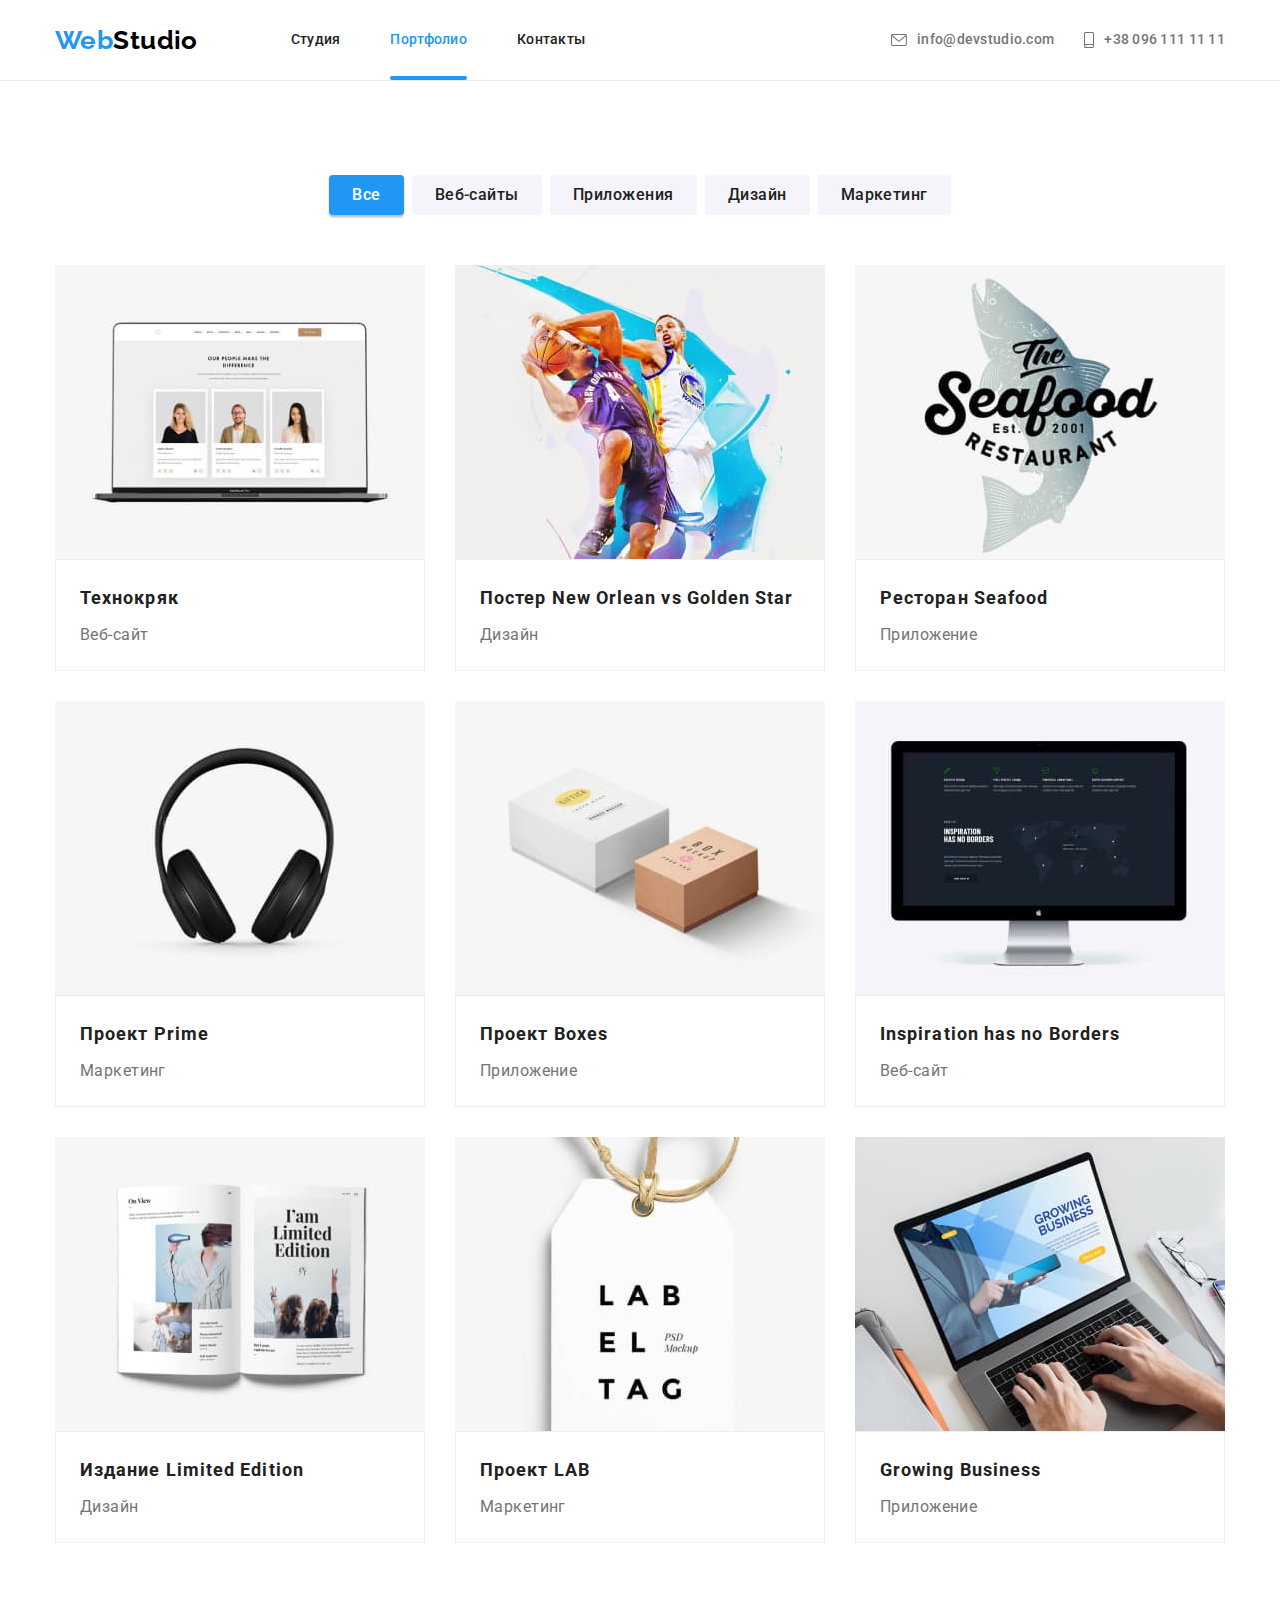
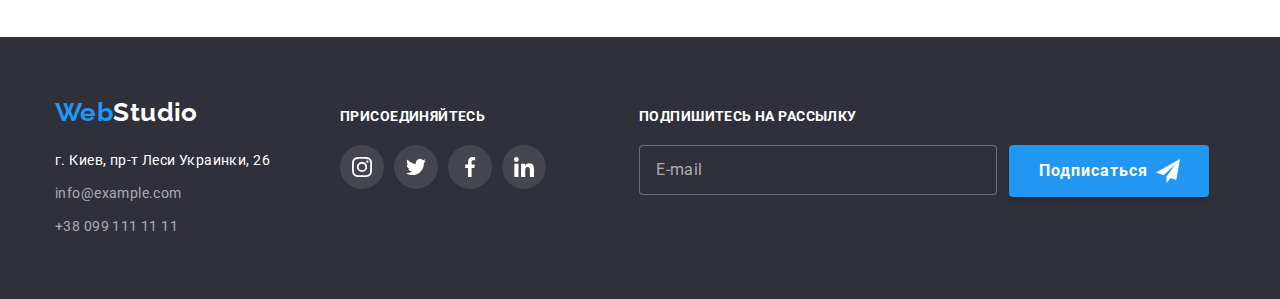
==== portfolio.html @ dedec480 "Added files from hw-07" ====
<!DOCTYPE html>
<html lang="ru">
  <head>
    <meta charset="UTF-8" />
    <meta http-equiv="X-UA-Compatible" content="IE=edge" />
    <meta name="viewport" content="width=device-width, initial-scale=1.0" />
    <title>Document</title>
    <link rel="preconnect" href="https://fonts.gstatic.com" />
    <link
      href="https://fonts.googleapis.com/css2?family=Raleway:wght@700&family=Roboto:wght@400;500;700;900&display=swap"
      rel="stylesheet"
    />
    <link
      rel="stylesheet"
      href="https://cdnjs.cloudflare.com/ajax/libs/modern-normalize/1.0.0/modern-normalize.min.css"
    />
    <link rel="stylesheet" href="./css/main.min.css" />
  </head>
  <body class="page-body">
    <header class="page-header">
      <div class="container page-header__container">
        <nav class="site-nav">
          <a href="" class="logo"> <span class="logo__text">Web</span>Studio</a>
          <ul class="site-nav__list">
            <li class="site-nav__item">
              <a href="./index.html" class="site-nav__link">Студия</a>
            </li>
            <li class="site-nav__item">
              <a href="" class="site-nav__link site-nav__link--active"
                >Портфолио</a
              >
            </li>
            <li class="site-nav__item">
              <a href="" class="site-nav__link">Контакты</a>
            </li>
          </ul>
        </nav>
        <ul class="contact-nav">
          <li class="contact-nav__item">
            <a class="contact-nav__link" href="mailto:info@devstudio.com">
              <svg class="contact-nav__icons" width="16" height="12">
                <use href="./images/icons.svg#icon-envelope"></use>
              </svg>
              info@devstudio.com</a
            >
          </li>
          <li class="contact-nav__item">
            <a class="contact-nav__link" href="tel:+380961111111">
              <svg class="contact-nav__icons" width="10" height="16">
                <use href="./images/icons.svg#icon-smartphone"></use>
              </svg>
              +38 096 111 11 11</a
            >
          </li>
        </ul>
      </div>
    </header>
    <main>
      <section class="section">
        <div class="container">
          <h1 class="section-title visually-hidden">Примеры работ</h1>
          <ul class="button-list">
            <li class="button-list__item">
              <button
                class="portfolio-button portfolio-button--active"
                type="button"
              >
                Все
              </button>
            </li>
            <li class="button-list__item">
              <button class="portfolio-button" type="button">Веб-сайты</button>
            </li>
            <li class="button-list__item">
              <button class="portfolio-button" type="button">Приложения</button>
            </li>
            <li class="button-list__item">
              <button class="portfolio-button" type="button">Дизайн</button>
            </li>
            <li class="button-list__item">
              <button class="portfolio-button" type="button">Маркетинг</button>
            </li>
          </ul>
          <ul class="examples-list">
            <li class="examples-list__item">
              <a class="examples-list__link" href="">
                <div class="examples-list__thumb">
                  <img
                    class="images"
                    src="./images/website-technokryak.jpg"
                    alt="Страница сайта"
                    width="370"
                  />
                  <p class="examples-list__description">
                    Технокряк это современная площадка распространения
                    коронавируса. Компании используют эту платформу для
                    цифрового шпионажа и атак на защищённые сервера конкурентов.
                  </p>
                </div>
                <div class="examples-list__wrapper">
                  <h2 class="examples-list__title">Технокряк</h2>
                  <p class="examples-list__text">Веб-сайт</p>
                </div>
              </a>
            </li>

            <li class="examples-list__item">
              <a class="examples-list__link" href="">
                <div class="examples-list__thumb">
                  <img
                    class="images"
                    src="./images/poster.jpg"
                    alt="Постер к баскетбольному матчу"
                    width="370"
                  />
                  <p class="examples-list__description">
                    Технокряк это современная площадка распространения
                    коронавируса. Компании используют эту платформу для
                    цифрового шпионажа и атак на защищённые сервера конкурентов.
                  </p>
                </div>
                <div class="examples-list__wrapper">
                  <h2 class="examples-list__title">
                    Постер New Orlean vs Golden Star
                  </h2>
                  <p class="examples-list__text">Дизайн</p>
                </div>
              </a>
            </li>

            <li class="examples-list__item">
              <a class="examples-list__link" href="">
                <div class="examples-list__thumb">
                  <img
                    class="images"
                    src="./images/application-seafood.jpg"
                    alt="Эмблема ресторана"
                    width="370"
                  />
                  <p class="examples-list__description">
                    Технокряк это современная площадка распространения
                    коронавируса. Компании используют эту платформу для
                    цифрового шпионажа и атак на защищённые сервера конкурентов.
                  </p>
                </div>
                <div class="examples-list__wrapper">
                  <h2 class="examples-list__title">Ресторан Seafood</h2>
                  <p class="examples-list__text">Приложение</p>
                </div>
              </a>
            </li>

            <li class="examples-list-item">
              <a class="examples-list__link" href="">
                <div class="examples-list__thumb">
                  <img
                    class="images"
                    src="./images/headphones.jpg"
                    alt="Наушники"
                    width="370"
                  />
                  <p class="examples-list__description">
                    Технокряк это современная площадка распространения
                    коронавируса. Компании используют эту платформу для
                    цифрового шпионажа и атак на защищённые сервера конкурентов.
                  </p>
                </div>
                <div class="examples-list__wrapper">
                  <h2 class="examples-list__title">Проект Prime</h2>
                  <p class="examples-list__text">Маркетинг</p>
                </div>
              </a>
            </li>

            <li class="examples-list-item">
              <a class="examples-list__link" href="">
                <div class="examples-list__thumb">
                  <img
                    class="images"
                    src="./images/application-boxes.jpg"
                    alt="Две коробки"
                    width="370"
                  />
                  <p class="examples-list__description">
                    Технокряк это современная площадка распространения
                    коронавируса. Компании используют эту платформу для
                    цифрового шпионажа и атак на защищённые сервера конкурентов.
                  </p>
                </div>
                <div class="examples-list__wrapper">
                  <h2 class="examples-list__title">Проект Boxes</h2>
                  <p class="examples-list__text">Приложение</p>
                </div>
              </a>
            </li>

            <li class="examples-list-item">
              <a class="examples-list__link" href="">
                <div class="examples-list__thumb">
                  <img
                    class="images"
                    src="./images/website-inspiration.jpg"
                    alt="Заглавная страница сайта"
                    width="370"
                  />
                  <p class="examples-list__description">
                    Технокряк это современная площадка распространения
                    коронавируса. Компании используют эту платформу для
                    цифрового шпионажа и атак на защищённые сервера конкурентов.
                  </p>
                </div>
                <div class="examples-list__wrapper">
                  <h2 class="examples-list__title">
                    Inspiration has no Borders
                  </h2>
                  <p class="examples-list__text">Веб-сайт</p>
                </div>
              </a>
            </li>

            <li class="examples-list-item">
              <a class="examples-list__link" href="">
                <div class="examples-list__thumb">
                  <img
                    class="images"
                    src="./images/magazine.jpg"
                    alt="Журнал"
                    width="370"
                  />
                  <p class="examples-list__description">
                    Технокряк это современная площадка распространения
                    коронавируса. Компании используют эту платформу для
                    цифрового шпионажа и атак на защищённые сервера конкурентов.
                  </p>
                </div>
                <div class="examples-list__wrapper">
                  <h2 class="examples-list__title">Издание Limited Edition</h2>
                  <p class="examples-list__text">Дизайн</p>
                </div>
              </a>
            </li>

            <li class="examples-list-item">
              <a class="examples-list__link" href="">
                <div class="examples-list__thumb">
                  <img
                    class="images"
                    src="./images/project-lab.jpg"
                    alt="Этикетка"
                    width="370"
                  />
                  <p class="examples-list__description">
                    Технокряк это современная площадка распространения
                    коронавируса. Компании используют эту платформу для
                    цифрового шпионажа и атак на защищённые сервера конкурентов.
                  </p>
                </div>
                <div class="examples-list__wrapper">
                  <h2 class="examples-list__title">Проект LAB</h2>
                  <p class="examples-list__text">Маркетинг</p>
                </div>
              </a>
            </li>

            <li class="examples-list-item">
              <a class="examples-list__link" href="">
                <div class="examples-list__thumb">
                  <img
                    class="images"
                    src="./images/application-business.jpg"
                    alt="Ноутбук"
                    width="370"
                  />
                  <p class="examples-list__description">
                    Технокряк это современная площадка распространения
                    коронавируса. Компании используют эту платформу для
                    цифрового шпионажа и атак на защищённые сервера конкурентов.
                  </p>
                </div>
                <div class="examples-list__wrapper">
                  <h2 class="examples-list__title">Growing Business</h2>
                  <p class="examples-list__text">Приложение</p>
                </div>
              </a>
            </li>
          </ul>
        </div>
      </section>
    </main>
    <footer class="footer-section">
      <div class="container footer-section__container">
        <div class="address-container">
          <a class="logo logo--text-white" href="">
            <span class="logo__text">Web</span>Studio</a
          >
          <address class="address">
            <p class="address__text">г. Киев, пр-т Леси Украинки, 26</p>
            <ul class="address-list">
              <li class="address-list__item">
                <a class="address-list__link" href="mailto:info@example.com">
                  info@example.com</a
                >
              </li>
              <li class="address-list__item">
                <a class="address-list__link" href="tel:++380991111111"
                  >+38 099 111 11 11</a
                >
              </li>
            </ul>
          </address>
        </div>
        <div class="footer-socials-container">
          <p class="footer-socials-container__text">присоединяйтесь</p>
          <ul class="socials-list">
            <li class="socials-list__item">
              <a
                class="
                  socials-list__link
                  socials-list__link--fill-white
                  socials-list__link--background-grey
                "
                href=""
              >
                <svg width="20" height="20">
                  <use href="./images/icons.svg#icon-instagram"></use>
                </svg>
              </a>
            </li>
            <li class="socials-list__item">
              <a
                class="
                  socials-list__link
                  socials-list__link--fill-white
                  socials-list__link--background-grey
                "
                href=""
              >
                <svg width="20" height="20">
                  <use href="./images/icons.svg#icon-twitter"></use>
                </svg>
              </a>
            </li>
            <li class="socials-list__item">
              <a
                class="
                  socials-list__link
                  socials-list__link--fill-white
                  socials-list__link--background-grey
                "
                href=""
              >
                <svg width="20" height="20">
                  <use href="./images/icons.svg#icon-facebook"></use>
                </svg>
              </a>
            </li>
            <li class="socials-list__item">
              <a
                class="
                  socials-list__link
                  socials-list__link--fill-white
                  socials-list__link--background-grey
                "
                href=""
              >
                <svg width="20" height="20">
                  <use href="./images/icons.svg#icon-linkedin"></use>
                </svg>
              </a>
            </li>
          </ul>
        </div>
        <form class="footer-form">
          <p class="footer-form__text">Подпишитесь на рассылку</p>
          <div class="footer-form__wrapper">
            <label class="footer-form__label">
              <input
                class="footer-form__input"
                type="email"
                name="footer-email"
                placeholder="E-mail"
                required
              />
            </label>
            <button class="button footer-form__button" type="submit">
              Подписаться
              <svg width="24" height="24">
                <use href="./images/icons.svg#icon-send"></use>
              </svg>
            </button>
          </div>
        </form>
      </div>
    </footer>
  </body>
</html>
---- css/main.min.css ----
.visually-hidden{position:absolute;width:1px;height:1px;margin:-1px;border:0;padding:0;white-space:nowrap;clip-path:inset(100%);clip:rect(0 0 0 0);overflow:hidden}.socials-list,.site-nav__list,.contact-nav,.features-list,.works-list,.team-list,.clients-list,.address-list,.button-list,.examples-list{margin:0;padding:0;list-style:none}.logo,.socials-list__link,.site-nav__link,.contact-nav__link,.address-list__link,.examples-list__link{text-decoration:none}.page-body{font-family:"Roboto", sans-serif;font-weight:400;font-size:14px;line-height:1.71;letter-spacing:0.03em;color:#757575;background-color:#fff}.container{width:1200px;margin-right:auto;margin-left:auto;padding-left:15px;padding-right:15px}.section{padding-top:94px;padding-bottom:94px}.images{display:block}.logo{font-family:"Raleway", sans-serif;font-weight:700;font-size:26px;line-height:1.19;color:#000}.logo__text{color:#2196f3}.logo--text-white{color:#fff}.button{padding:10px 32px;border:1px solid transparent;border-radius:4px;min-width:200px;font-family:inherit;font-weight:700;font-size:16px;line-height:1.88;letter-spacing:0.06em;color:#fff;background-color:#2196f3;box-shadow:0px 4px 4px rgba(0,0,0,0.15);cursor:pointer}.section-title{margin-top:0;margin-bottom:50px;text-align:center;font-weight:700;font-size:36px;line-height:1.17;color:#212121}.socials-list{display:flex}.socials-list__item{width:44px;height:44px}.socials-list__item:not(:last-child){margin-right:10px}.socials-list__link{display:flex;justify-content:center;align-items:center;width:100%;height:100%;border-radius:50%;fill:#afb1b8;transition:background-color 250ms cubic-bezier(0.4, 0, 0.2, 1),fill 250ms cubic-bezier(0.4, 0, 0.2, 1)}.socials-list__link:hover,.socials-list__link:focus{background-color:#2196f3;fill:#fff}.socials-list__link--fill-white{fill:#fff}.socials-list__link--background-grey{background-color:rgba(255,255,255,0.1)}.backdrop{position:fixed;top:0;left:0;width:100vw;height:100vh;background-color:rgba(0,0,0,0.2);opacity:1;transform:scale(1);transition:opacity 500ms cubic-bezier(0.4, 0, 0.2, 1),transform 500ms cubic-bezier(0.4, 0, 0.2, 1)}.is-hidden{pointer-events:none;opacity:0;transform:scale(0.5)}.modal-form-container{position:absolute;top:50%;left:50%;min-height:581px;min-width:528px;padding:40px;transform:translate(-50%, -50%) scale(1);background-color:#fff;box-shadow:0px 1px 3px rgba(0,0,0,0.12),0px 1px 1px rgba(0,0,0,0.14),0px 2px 1px rgba(0,0,0,0.2);border-radius:4px;transition:transform 500ms cubic-bezier(0.4, 0, 0.2, 1)}.is-hidden .modal-form-container{transform:translate(-50%, -50%) scale(0.5)}.modal-button-close{position:absolute;top:8px;right:8px;display:flex;justify-content:center;align-items:center;width:30px;height:30px;padding:0;margin-left:auto;background-color:#fff;border:1px solid rgba(0,0,0,0.1);border-radius:50%;cursor:pointer;transition:fill 250ms cubic-bezier(0.4, 0, 0.2, 1)}.modal-button-close:hover,.modal-button-close:focus{fill:#2196f3}.modal-form__button{align-self:center;background-color:#188ce8}.modal-form{display:flex;flex-direction:column}.modal-form__title{margin-top:0;margin-bottom:12px;font-weight:700;font-size:20px;line-height:1.15;color:#212121}.modal-form__text{display:block;margin-bottom:4px;font-size:12px;line-height:1.17;letter-spacing:0.01em;color:#757575}.modal-form__input{padding:12px 42px;width:100%;height:40px;border:1px solid rgba(33,33,33,0.2);border-radius:4px;outline:none;transition:border-color 250ms cubic-bezier(0.4, 0, 0.2, 1)}.modal-form__textarea{display:block;padding:12px 16px;width:100%;height:120px;border:1px solid rgba(33,33,33,0.2);border-radius:4px;resize:none;outline:none;transition:border-color 250ms cubic-bezier(0.4, 0, 0.2, 1)}.modal-form__textarea::placeholder{font-size:12px;line-height:1.17;letter-spacing:0.01em;color:rgba(117,117,117,0.5)}.modal-form__input:focus,.modal-form__textarea:focus{border-color:#2196f3}.modal-form__icons{position:absolute;bottom:11px;left:12px}.modal-form__label-comments{margin-bottom:20px}.modal-form__label-checkbox{display:flex;align-items:center;margin-bottom:30px}.modal-form__checkbox-wrapper{display:flex;justify-content:center;align-items:center;margin-right:8px;width:16px;height:15px;border:2px solid #212121;border-radius:2px;transition:background-color 250ms cubic-bezier(0.4, 0, 0.2, 1),border 250ms cubic-bezier(0.4, 0, 0.2, 1)}.modal-form__icons-checkbox{width:100%;height:100%}.modal-form__checkbox:checked+.modal-form__checkbox-wrapper{background-color:#2196f3;border:none}.modal-form__checkbox-link{color:#2196f3}.modal-form__label{position:relative;margin-bottom:10px;transition:fill 250ms cubic-bezier(0.4, 0, 0.2, 1)}.modal-form__label:focus-within{fill:#2196f3}.page-header{border-bottom:1px solid #ececec}.page-header__container,.site-nav,.site-nav__list,.contact-nav{display:flex;align-items:center}.site-nav__link,.contact-nav__link{display:block;padding-top:32px;padding-bottom:32px;font-weight:500;line-height:1.14;letter-spacing:0.02em}.site-nav__list{margin-left:93px}.site-nav__item:not(:last-child){margin-right:50px}.site-nav__link{position:relative;color:#212121;transition:color 250ms cubic-bezier(0.4, 0, 0.2, 1)}.site-nav__link:hover,.site-nav__link:focus{color:#2196f3}.site-nav__link--active{color:#2196f3}.site-nav__link--active::after{content:"";position:absolute;left:0;bottom:0;display:flex;width:100%;height:4px;background-color:#2196f3;border-radius:2px}.contact-nav{margin-left:auto}.contact-nav__item:not(:last-child){margin-right:30px}.contact-nav__icons{margin-right:10px}.contact-nav__link{display:flex;align-items:center;color:#757575;fill:#757575;transition:color 250ms cubic-bezier(0.4, 0, 0.2, 1),fill 250ms cubic-bezier(0.4, 0, 0.2, 1)}.contact-nav__link:hover,.contact-nav__link:focus{color:#2196f3;fill:#2196f3}.hero{max-width:1600px;padding-top:200px;padding-bottom:200px;margin-right:auto;margin-left:auto;text-align:center;background-repeat:no-repeat;background-color:#2f303a;background-image:linear-gradient(rgba(47,48,58,0.4), rgba(47,48,58,0.4)),url(../images/hero.jpg)}.hero__title{margin-top:0;margin-bottom:30px;font-size:44px;line-height:1.36;font-weight:900;letter-spacing:0.06em;text-transform:uppercase;color:#fff}.features-list{display:grid;grid-template-columns:repeat(4, 1fr);gap:30px}.features-list__wrapper{display:flex;height:120px;margin-bottom:30px;justify-content:center;align-items:center;background:#f5f4fa;border-radius:4px}.features-list__title{margin-top:0;margin-bottom:10px;font-weight:700;font-size:14px;line-height:1.14;text-transform:uppercase;color:#212121}.features-list__text{margin:0}.our-works{padding-bottom:94px}.works-list{display:grid;grid-template-columns:repeat(3, 1fr);gap:30px}.works-list__item{position:relative}.works-list__text{position:absolute;left:0;bottom:0;width:100%;margin:0;padding-top:27px;padding-bottom:27px;font-weight:700;line-height:1.14;text-align:center;text-transform:uppercase;background-color:rgba(47,48,58,0.8);color:#fff}.our-team{background-color:#f5f4fa}.team-list{display:flex}.team-list__item{width:calc((100%-90px) / 4);text-align:center;box-shadow:0px 1px 3px rgba(0,0,0,0.12),0px 1px 1px rgba(0,0,0,0.14),0px 2px 1px rgba(0,0,0,0.2);border-radius:0px 0px 4px 4px}.team-list__item:not(:last-child){margin-right:30px}.team-list__title{margin-bottom:10px;font-weight:500;color:#212121}.team-list__title,.team-list__text{margin-top:0;font-size:16px;line-height:1.19}.team-list__text{margin-bottom:16px}.team-list__wrapper{padding-top:30px;padding-bottom:30px;padding-left:32px;padding-right:32px;background-color:#fff}.clients-list{display:grid;grid-template-columns:repeat(6, 1fr);gap:30px}.clients-list__item{width:170px;height:92px}.clients-list__link{display:flex;justify-content:center;align-items:center;width:100%;height:100%;border:1px solid #afb1b8;border-radius:4px;fill:#afb1b8;transition:fill 250ms cubic-bezier(0.4, 0, 0.2, 1),border-color 250ms cubic-bezier(0.4, 0, 0.2, 1)}.clients-list__link:hover,.clients-list__link:focus{fill:#2196f3;border-color:#2196f3}.footer-section{padding-top:60px;padding-bottom:60px;background-color:#2f303a}.footer-section__container{display:flex;align-items:baseline}.address-container{margin-right:70px}.address{margin-top:20px;font-style:normal}.address__text{margin-top:0;margin-bottom:9px;color:#fff}.address-list__item:not(:last-child){margin-bottom:9px}.address-list__link{color:rgba(255,255,255,0.6);transition:color 250ms cubic-bezier(0.4, 0, 0.2, 1)}.address-list__link:hover,.address-list__link:focus{color:#2196f3}.footer-socials-container{margin-right:93px}.footer-socials-container__text,.footer-form__text{margin-top:0;margin-bottom:20px;font-weight:700;line-height:1.14;text-transform:uppercase;color:#fff}.footer-form__wrapper{display:flex}.footer-form__label{margin-right:12px}.footer-form__input{padding-left:16px;padding-top:15px;padding-bottom:15px;width:358px;height:50px;background-color:#2f303a;border:1px solid rgba(255,255,255,0.3);border-radius:4px;outline:none}.footer-form__input::placeholder,.footer-form__input{font-size:16px;line-height:1.25;letter-spacing:0.03em;color:rgba(255,255,255,0.6)}.footer-form__button{display:flex;justify-content:space-between;align-items:center;padding-left:29px;padding-right:28px}.button-list{display:flex;justify-content:center;margin-bottom:50px}.button-list__item:not(:last-child){margin-right:8px}.portfolio-button{padding:6px 22px;border-radius:4px;border:1px solid transparent;font-family:inherit;font-weight:500;font-size:16px;line-height:1.6;letter-spacing:0.03em;color:#212121;background-color:#f5f4fa;cursor:pointer;transition:background-color 250ms cubic-bezier(0.4, 0, 0.2, 1),color 250ms cubic-bezier(0.4, 0, 0.2, 1),box-shadow 250ms cubic-bezier(0.4, 0, 0.2, 1)}.portfolio-button--active{color:#fff;background-color:#2196f3;box-shadow:0px 3px 1px rgba(0,0,0,0.1),0px 1px 2px rgba(0,0,0,0.08),0px 2px 2px rgba(0,0,0,0.12)}.portfolio-button:hover,.portfolio-button:focus{color:#fff;background-color:#2196f3;box-shadow:0px 3px 1px rgba(0,0,0,0.1),0px 1px 2px rgba(0,0,0,0.08),0px 2px 2px rgba(0,0,0,0.12)}.examples-list{display:grid;grid-template-columns:repeat(3, 1fr);gap:30px}.examples-list__link{display:block;transition:box-shadow 250ms cubic-bezier(0.4, 0, 0.2, 1)}.examples-list__link:hover,.examples-list__link:focus{box-shadow:0px 1px 1px rgba(0,0,0,0.12),0px 4px 4px rgba(0,0,0,0.06),1px 4px 6px rgba(0,0,0,0.16)}.examples-list__link:hover .examples-list__description{transform:translateY(0)}.examples-list__thumb{position:relative;overflow:hidden}.examples-list__description{position:absolute;left:0;top:0;width:100%;height:100%;padding:63px 24px;margin:0;font-size:18px;line-height:1.56;background-color:rgba(33,150,243,0.9);color:#fff;transform:translateY(100%);transition:transform 250ms cubic-bezier(0.4, 0, 0.2, 1)}.examples-list__wrapper{padding:20px 24px;background-color:#fff;border:1px solid #eee}.examples-list__title{margin-top:0;margin-bottom:4px;font-weight:700;font-size:18px;line-height:2;letter-spacing:0.06em;color:#212121}.examples-list__text{margin-top:0;margin-bottom:0;font-size:16px;line-height:1.88;color:#757575}
/*# sourceMappingURL=main.min.css.map */
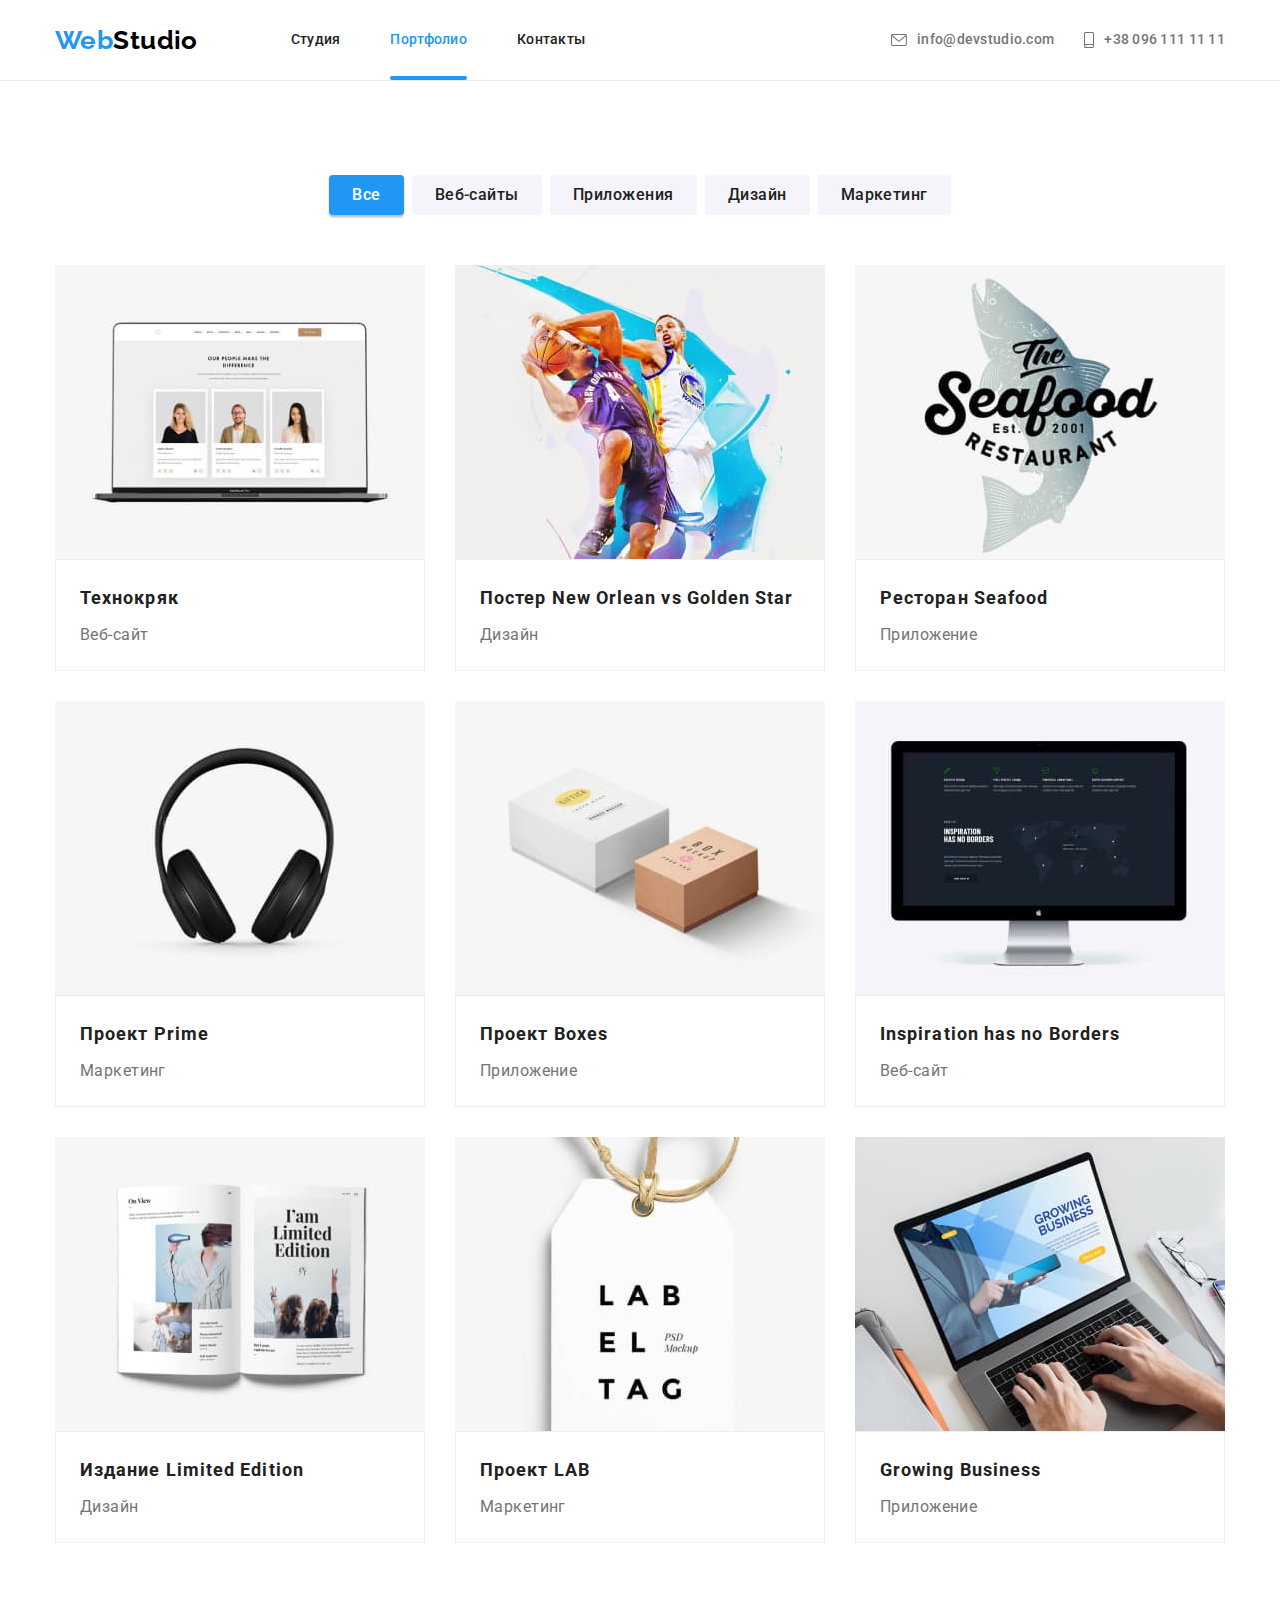
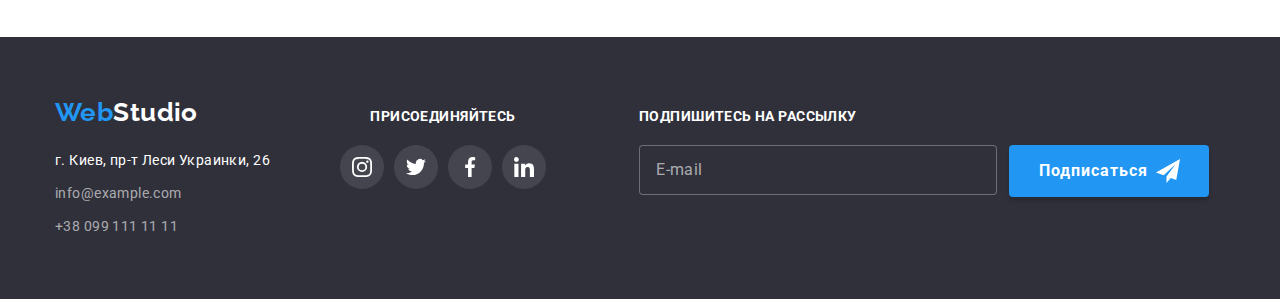
==== commit 4ad90d9b: "Portfolio done" ====
--- a/portfolio.html
+++ b/portfolio.html
@@ -21,38 +21,70 @@
       <div class="container page-header__container">
         <nav class="site-nav">
           <a href="" class="logo"> <span class="logo__text">Web</span>Studio</a>
-          <ul class="site-nav__list">
-            <li class="site-nav__item">
-              <a href="./index.html" class="site-nav__link">Студия</a>
-            </li>
-            <li class="site-nav__item">
-              <a href="" class="site-nav__link site-nav__link--active"
-                >Портфолио</a
-              >
-            </li>
-            <li class="site-nav__item">
-              <a href="" class="site-nav__link">Контакты</a>
-            </li>
-          </ul>
+          <button type="button" class="menu-button" data-menu-open>
+            <svg width="40" height="40">
+              <use href="./images/icons.svg#icon-menu"></use>
+            </svg>
+          </button>
+          <div class="site-nav__container" data-menu>
+            <div class="site-nav__wrapper">
+              <button type="button" class="menu-button-close" data-menu-close>
+                <svg width="40" height="40">
+                  <use href="./images/icons.svg#icon-close"></use>
+                </svg>
+              </button>
+              <ul class="site-nav__list">
+                <li class="site-nav__item">
+                  <a href="./index.html" class="site-nav__link">Студия</a>
+                </li>
+                <li class="site-nav__item">
+                  <a href="" class="site-nav__link site-nav__link--active"
+                    >Портфолио</a
+                  >
+                </li>
+                <li class="site-nav__item">
+                  <a href="" class="site-nav__link">Контакты</a>
+                </li>
+              </ul>
+
+              <ul class="contact-nav">
+                <li class="contact-nav__item">
+                  <a class="contact-nav__link" href="tel:+380961111111">
+                    <svg class="contact-nav__icons-smartphone">
+                      <use href="./images/icons.svg#icon-smartphone"></use>
+                    </svg>
+                    +38 096 111 11 11</a
+                  >
+                </li>
+                <li class="contact-nav__item">
+                  <a
+                    class="contact-nav__link contact-nav__link--font-size"
+                    href="mailto:info@devstudio.com"
+                  >
+                    <svg class="contact-nav__icons-envelope">
+                      <use href="./images/icons.svg#icon-envelope"></use>
+                    </svg>
+                    info@devstudio.com</a
+                  >
+                </li>
+              </ul>
+              <ul class="header-socials-list">
+                <li class="header-socials-list__item">
+                  <a href="#" class="header-socials-list__link">Instagram</a>
+                </li>
+                <li class="header-socials-list__item">
+                  <a href="#" class="header-socials-list__link">Twitter</a>
+                </li>
+                <li class="header-socials-list__item">
+                  <a href="#" class="header-socials-list__link">Facebook</a>
+                </li>
+                <li class="header-socials-list__item">
+                  <a href="#" class="header-socials-list__link">LinkedIn</a>
+                </li>
+              </ul>
+            </div>
+          </div>
         </nav>
-        <ul class="contact-nav">
-          <li class="contact-nav__item">
-            <a class="contact-nav__link" href="mailto:info@devstudio.com">
-              <svg class="contact-nav__icons" width="16" height="12">
-                <use href="./images/icons.svg#icon-envelope"></use>
-              </svg>
-              info@devstudio.com</a
-            >
-          </li>
-          <li class="contact-nav__item">
-            <a class="contact-nav__link" href="tel:+380961111111">
-              <svg class="contact-nav__icons" width="10" height="16">
-                <use href="./images/icons.svg#icon-smartphone"></use>
-              </svg>
-              +38 096 111 11 11</a
-            >
-          </li>
-        </ul>
       </div>
     </header>
     <main>
@@ -392,5 +424,6 @@
         </form>
       </div>
     </footer>
+    <script src="./js/mobile-menu.js"></script>
   </body>
 </html>
--- a/css/main.min.css
+++ b/css/main.min.css
@@ -1,2 +1,2 @@
-.visually-hidden{position:absolute;width:1px;height:1px;margin:-1px;border:0;padding:0;white-space:nowrap;clip-path:inset(100%);clip:rect(0 0 0 0);overflow:hidden}.socials-list,.site-nav__list,.contact-nav,.features-list,.works-list,.team-list,.clients-list,.address-list,.button-list,.examples-list{margin:0;padding:0;list-style:none}.logo,.socials-list__link,.site-nav__link,.contact-nav__link,.address-list__link,.examples-list__link{text-decoration:none}.page-body{font-family:"Roboto", sans-serif;font-weight:400;font-size:14px;line-height:1.71;letter-spacing:0.03em;color:#757575;background-color:#fff}.container{width:1200px;margin-right:auto;margin-left:auto;padding-left:15px;padding-right:15px}.section{padding-top:94px;padding-bottom:94px}.images{display:block}.logo{font-family:"Raleway", sans-serif;font-weight:700;font-size:26px;line-height:1.19;color:#000}.logo__text{color:#2196f3}.logo--text-white{color:#fff}.button{padding:10px 32px;border:1px solid transparent;border-radius:4px;min-width:200px;font-family:inherit;font-weight:700;font-size:16px;line-height:1.88;letter-spacing:0.06em;color:#fff;background-color:#2196f3;box-shadow:0px 4px 4px rgba(0,0,0,0.15);cursor:pointer}.section-title{margin-top:0;margin-bottom:50px;text-align:center;font-weight:700;font-size:36px;line-height:1.17;color:#212121}.socials-list{display:flex}.socials-list__item{width:44px;height:44px}.socials-list__item:not(:last-child){margin-right:10px}.socials-list__link{display:flex;justify-content:center;align-items:center;width:100%;height:100%;border-radius:50%;fill:#afb1b8;transition:background-color 250ms cubic-bezier(0.4, 0, 0.2, 1),fill 250ms cubic-bezier(0.4, 0, 0.2, 1)}.socials-list__link:hover,.socials-list__link:focus{background-color:#2196f3;fill:#fff}.socials-list__link--fill-white{fill:#fff}.socials-list__link--background-grey{background-color:rgba(255,255,255,0.1)}.backdrop{position:fixed;top:0;left:0;width:100vw;height:100vh;background-color:rgba(0,0,0,0.2);opacity:1;transform:scale(1);transition:opacity 500ms cubic-bezier(0.4, 0, 0.2, 1),transform 500ms cubic-bezier(0.4, 0, 0.2, 1)}.is-hidden{pointer-events:none;opacity:0;transform:scale(0.5)}.modal-form-container{position:absolute;top:50%;left:50%;min-height:581px;min-width:528px;padding:40px;transform:translate(-50%, -50%) scale(1);background-color:#fff;box-shadow:0px 1px 3px rgba(0,0,0,0.12),0px 1px 1px rgba(0,0,0,0.14),0px 2px 1px rgba(0,0,0,0.2);border-radius:4px;transition:transform 500ms cubic-bezier(0.4, 0, 0.2, 1)}.is-hidden .modal-form-container{transform:translate(-50%, -50%) scale(0.5)}.modal-button-close{position:absolute;top:8px;right:8px;display:flex;justify-content:center;align-items:center;width:30px;height:30px;padding:0;margin-left:auto;background-color:#fff;border:1px solid rgba(0,0,0,0.1);border-radius:50%;cursor:pointer;transition:fill 250ms cubic-bezier(0.4, 0, 0.2, 1)}.modal-button-close:hover,.modal-button-close:focus{fill:#2196f3}.modal-form__button{align-self:center;background-color:#188ce8}.modal-form{display:flex;flex-direction:column}.modal-form__title{margin-top:0;margin-bottom:12px;font-weight:700;font-size:20px;line-height:1.15;color:#212121}.modal-form__text{display:block;margin-bottom:4px;font-size:12px;line-height:1.17;letter-spacing:0.01em;color:#757575}.modal-form__input{padding:12px 42px;width:100%;height:40px;border:1px solid rgba(33,33,33,0.2);border-radius:4px;outline:none;transition:border-color 250ms cubic-bezier(0.4, 0, 0.2, 1)}.modal-form__textarea{display:block;padding:12px 16px;width:100%;height:120px;border:1px solid rgba(33,33,33,0.2);border-radius:4px;resize:none;outline:none;transition:border-color 250ms cubic-bezier(0.4, 0, 0.2, 1)}.modal-form__textarea::placeholder{font-size:12px;line-height:1.17;letter-spacing:0.01em;color:rgba(117,117,117,0.5)}.modal-form__input:focus,.modal-form__textarea:focus{border-color:#2196f3}.modal-form__icons{position:absolute;bottom:11px;left:12px}.modal-form__label-comments{margin-bottom:20px}.modal-form__label-checkbox{display:flex;align-items:center;margin-bottom:30px}.modal-form__checkbox-wrapper{display:flex;justify-content:center;align-items:center;margin-right:8px;width:16px;height:15px;border:2px solid #212121;border-radius:2px;transition:background-color 250ms cubic-bezier(0.4, 0, 0.2, 1),border 250ms cubic-bezier(0.4, 0, 0.2, 1)}.modal-form__icons-checkbox{width:100%;height:100%}.modal-form__checkbox:checked+.modal-form__checkbox-wrapper{background-color:#2196f3;border:none}.modal-form__checkbox-link{color:#2196f3}.modal-form__label{position:relative;margin-bottom:10px;transition:fill 250ms cubic-bezier(0.4, 0, 0.2, 1)}.modal-form__label:focus-within{fill:#2196f3}.page-header{border-bottom:1px solid #ececec}.page-header__container,.site-nav,.site-nav__list,.contact-nav{display:flex;align-items:center}.site-nav__link,.contact-nav__link{display:block;padding-top:32px;padding-bottom:32px;font-weight:500;line-height:1.14;letter-spacing:0.02em}.site-nav__list{margin-left:93px}.site-nav__item:not(:last-child){margin-right:50px}.site-nav__link{position:relative;color:#212121;transition:color 250ms cubic-bezier(0.4, 0, 0.2, 1)}.site-nav__link:hover,.site-nav__link:focus{color:#2196f3}.site-nav__link--active{color:#2196f3}.site-nav__link--active::after{content:"";position:absolute;left:0;bottom:0;display:flex;width:100%;height:4px;background-color:#2196f3;border-radius:2px}.contact-nav{margin-left:auto}.contact-nav__item:not(:last-child){margin-right:30px}.contact-nav__icons{margin-right:10px}.contact-nav__link{display:flex;align-items:center;color:#757575;fill:#757575;transition:color 250ms cubic-bezier(0.4, 0, 0.2, 1),fill 250ms cubic-bezier(0.4, 0, 0.2, 1)}.contact-nav__link:hover,.contact-nav__link:focus{color:#2196f3;fill:#2196f3}.hero{max-width:1600px;padding-top:200px;padding-bottom:200px;margin-right:auto;margin-left:auto;text-align:center;background-repeat:no-repeat;background-color:#2f303a;background-image:linear-gradient(rgba(47,48,58,0.4), rgba(47,48,58,0.4)),url(../images/hero.jpg)}.hero__title{margin-top:0;margin-bottom:30px;font-size:44px;line-height:1.36;font-weight:900;letter-spacing:0.06em;text-transform:uppercase;color:#fff}.features-list{display:grid;grid-template-columns:repeat(4, 1fr);gap:30px}.features-list__wrapper{display:flex;height:120px;margin-bottom:30px;justify-content:center;align-items:center;background:#f5f4fa;border-radius:4px}.features-list__title{margin-top:0;margin-bottom:10px;font-weight:700;font-size:14px;line-height:1.14;text-transform:uppercase;color:#212121}.features-list__text{margin:0}.our-works{padding-bottom:94px}.works-list{display:grid;grid-template-columns:repeat(3, 1fr);gap:30px}.works-list__item{position:relative}.works-list__text{position:absolute;left:0;bottom:0;width:100%;margin:0;padding-top:27px;padding-bottom:27px;font-weight:700;line-height:1.14;text-align:center;text-transform:uppercase;background-color:rgba(47,48,58,0.8);color:#fff}.our-team{background-color:#f5f4fa}.team-list{display:flex}.team-list__item{width:calc((100%-90px) / 4);text-align:center;box-shadow:0px 1px 3px rgba(0,0,0,0.12),0px 1px 1px rgba(0,0,0,0.14),0px 2px 1px rgba(0,0,0,0.2);border-radius:0px 0px 4px 4px}.team-list__item:not(:last-child){margin-right:30px}.team-list__title{margin-bottom:10px;font-weight:500;color:#212121}.team-list__title,.team-list__text{margin-top:0;font-size:16px;line-height:1.19}.team-list__text{margin-bottom:16px}.team-list__wrapper{padding-top:30px;padding-bottom:30px;padding-left:32px;padding-right:32px;background-color:#fff}.clients-list{display:grid;grid-template-columns:repeat(6, 1fr);gap:30px}.clients-list__item{width:170px;height:92px}.clients-list__link{display:flex;justify-content:center;align-items:center;width:100%;height:100%;border:1px solid #afb1b8;border-radius:4px;fill:#afb1b8;transition:fill 250ms cubic-bezier(0.4, 0, 0.2, 1),border-color 250ms cubic-bezier(0.4, 0, 0.2, 1)}.clients-list__link:hover,.clients-list__link:focus{fill:#2196f3;border-color:#2196f3}.footer-section{padding-top:60px;padding-bottom:60px;background-color:#2f303a}.footer-section__container{display:flex;align-items:baseline}.address-container{margin-right:70px}.address{margin-top:20px;font-style:normal}.address__text{margin-top:0;margin-bottom:9px;color:#fff}.address-list__item:not(:last-child){margin-bottom:9px}.address-list__link{color:rgba(255,255,255,0.6);transition:color 250ms cubic-bezier(0.4, 0, 0.2, 1)}.address-list__link:hover,.address-list__link:focus{color:#2196f3}.footer-socials-container{margin-right:93px}.footer-socials-container__text,.footer-form__text{margin-top:0;margin-bottom:20px;font-weight:700;line-height:1.14;text-transform:uppercase;color:#fff}.footer-form__wrapper{display:flex}.footer-form__label{margin-right:12px}.footer-form__input{padding-left:16px;padding-top:15px;padding-bottom:15px;width:358px;height:50px;background-color:#2f303a;border:1px solid rgba(255,255,255,0.3);border-radius:4px;outline:none}.footer-form__input::placeholder,.footer-form__input{font-size:16px;line-height:1.25;letter-spacing:0.03em;color:rgba(255,255,255,0.6)}.footer-form__button{display:flex;justify-content:space-between;align-items:center;padding-left:29px;padding-right:28px}.button-list{display:flex;justify-content:center;margin-bottom:50px}.button-list__item:not(:last-child){margin-right:8px}.portfolio-button{padding:6px 22px;border-radius:4px;border:1px solid transparent;font-family:inherit;font-weight:500;font-size:16px;line-height:1.6;letter-spacing:0.03em;color:#212121;background-color:#f5f4fa;cursor:pointer;transition:background-color 250ms cubic-bezier(0.4, 0, 0.2, 1),color 250ms cubic-bezier(0.4, 0, 0.2, 1),box-shadow 250ms cubic-bezier(0.4, 0, 0.2, 1)}.portfolio-button--active{color:#fff;background-color:#2196f3;box-shadow:0px 3px 1px rgba(0,0,0,0.1),0px 1px 2px rgba(0,0,0,0.08),0px 2px 2px rgba(0,0,0,0.12)}.portfolio-button:hover,.portfolio-button:focus{color:#fff;background-color:#2196f3;box-shadow:0px 3px 1px rgba(0,0,0,0.1),0px 1px 2px rgba(0,0,0,0.08),0px 2px 2px rgba(0,0,0,0.12)}.examples-list{display:grid;grid-template-columns:repeat(3, 1fr);gap:30px}.examples-list__link{display:block;transition:box-shadow 250ms cubic-bezier(0.4, 0, 0.2, 1)}.examples-list__link:hover,.examples-list__link:focus{box-shadow:0px 1px 1px rgba(0,0,0,0.12),0px 4px 4px rgba(0,0,0,0.06),1px 4px 6px rgba(0,0,0,0.16)}.examples-list__link:hover .examples-list__description{transform:translateY(0)}.examples-list__thumb{position:relative;overflow:hidden}.examples-list__description{position:absolute;left:0;top:0;width:100%;height:100%;padding:63px 24px;margin:0;font-size:18px;line-height:1.56;background-color:rgba(33,150,243,0.9);color:#fff;transform:translateY(100%);transition:transform 250ms cubic-bezier(0.4, 0, 0.2, 1)}.examples-list__wrapper{padding:20px 24px;background-color:#fff;border:1px solid #eee}.examples-list__title{margin-top:0;margin-bottom:4px;font-weight:700;font-size:18px;line-height:2;letter-spacing:0.06em;color:#212121}.examples-list__text{margin-top:0;margin-bottom:0;font-size:16px;line-height:1.88;color:#757575}
+.visually-hidden{position:absolute;width:1px;height:1px;margin:-1px;border:0;padding:0;white-space:nowrap;clip-path:inset(100%);clip:rect(0 0 0 0);overflow:hidden}.socials-list,.site-nav__list,.contact-nav,.header-socials-list,.features-list,.works-list,.team-list,.clients-list,.address-list,.button-list,.examples-list{margin:0;padding:0;list-style:none}.logo,.socials-list__link,.site-nav__link,.contact-nav__link,.header-socials-list__link,.address-list__link,.examples-list__link{text-decoration:none}.page-body{font-family:"Roboto", sans-serif;font-weight:400;font-size:14px;line-height:1.71;letter-spacing:0.03em;color:#757575;background-color:#fff}.container{width:100%;margin-right:auto;margin-left:auto;padding-left:15px;padding-right:15px}@media screen and (min-width: 480px){.container{width:480px}}@media screen and (min-width: 768px){.container{width:768px}}@media screen and (min-width: 1200px){.container{width:1200px}}.section{padding-top:60px;padding-bottom:60px}@media screen and (min-width: 1200px){.section{padding-top:94px;padding-bottom:94px}}.images{display:block;width:100%;height:auto}.logo{font-family:"Raleway", sans-serif;font-weight:700;font-size:26px;line-height:1.19;color:#000}.logo__text{color:#2196f3}.logo--text-white{color:#fff}.button{padding:10px 32px;border:1px solid transparent;border-radius:4px;min-width:200px;font-family:inherit;font-weight:700;font-size:16px;line-height:1.88;letter-spacing:0.06em;color:#fff;background-color:#2196f3;box-shadow:0px 4px 4px rgba(0,0,0,0.15);cursor:pointer}.section-title{margin-top:0;margin-bottom:30px;text-align:center;font-weight:700;font-size:28px;line-height:1.18;color:#212121}@media screen and (min-width: 1199px){.section-title{margin-bottom:50px}}@media screen and (min-width: 1199px){.section-title{font-size:36px;line-height:1.18}}.socials-list{display:flex;justify-content:center}.socials-list__item{width:44px;height:44px}.socials-list__item:not(:last-child){margin-right:10px}.socials-list__link{display:flex;justify-content:center;align-items:center;width:100%;height:100%;border-radius:50%;fill:#afb1b8;transition:background-color 250ms cubic-bezier(0.4, 0, 0.2, 1),fill 250ms cubic-bezier(0.4, 0, 0.2, 1)}.socials-list__link:hover,.socials-list__link:focus{background-color:#2196f3;fill:#fff}.socials-list__link--fill-white{fill:#fff}.socials-list__link--background-grey{background-color:rgba(255,255,255,0.1)}.backdrop{position:fixed;top:0;left:0;width:100vw;height:100vh;background-color:rgba(0,0,0,0.2);opacity:1;transform:scale(1);transition:opacity 500ms cubic-bezier(0.4, 0, 0.2, 1),transform 500ms cubic-bezier(0.4, 0, 0.2, 1)}.is-hidden{pointer-events:none;opacity:0;transform:scale(0.5)}.modal-form-container{position:absolute;top:50%;left:50%;min-height:581px;min-width:528px;padding:40px;transform:translate(-50%, -50%) scale(1);background-color:#fff;box-shadow:0px 1px 3px rgba(0,0,0,0.12),0px 1px 1px rgba(0,0,0,0.14),0px 2px 1px rgba(0,0,0,0.2);border-radius:4px;transition:transform 500ms cubic-bezier(0.4, 0, 0.2, 1)}.is-hidden .modal-form-container{transform:translate(-50%, -50%) scale(0.5)}.modal-button-close{position:absolute;top:8px;right:8px;display:flex;justify-content:center;align-items:center;width:30px;height:30px;padding:0;margin-left:auto;background-color:#fff;border:1px solid rgba(0,0,0,0.1);border-radius:50%;cursor:pointer;transition:fill 250ms cubic-bezier(0.4, 0, 0.2, 1)}.modal-button-close:hover,.modal-button-close:focus{fill:#2196f3}.modal-form__button{align-self:center;background-color:#188ce8}.modal-form{display:flex;flex-direction:column}.modal-form__title{margin-top:0;margin-bottom:12px;font-weight:700;font-size:20px;line-height:1.15;color:#212121}.modal-form__text{display:block;margin-bottom:4px;font-size:12px;line-height:1.17;letter-spacing:0.01em;color:#757575}.modal-form__input{padding:12px 42px;width:100%;height:40px;border:1px solid rgba(33,33,33,0.2);border-radius:4px;outline:none;transition:border-color 250ms cubic-bezier(0.4, 0, 0.2, 1)}.modal-form__textarea{display:block;padding:12px 16px;width:100%;height:120px;border:1px solid rgba(33,33,33,0.2);border-radius:4px;resize:none;outline:none;transition:border-color 250ms cubic-bezier(0.4, 0, 0.2, 1)}.modal-form__textarea::placeholder{font-size:12px;line-height:1.17;letter-spacing:0.01em;color:rgba(117,117,117,0.5)}.modal-form__input:focus,.modal-form__textarea:focus{border-color:#2196f3}.modal-form__icons{position:absolute;bottom:11px;left:12px}.modal-form__label-comments{margin-bottom:20px}.modal-form__label-checkbox{display:flex;align-items:center;margin-bottom:30px}.modal-form__checkbox-wrapper{display:flex;justify-content:center;align-items:center;margin-right:8px;width:16px;height:15px;border:2px solid #212121;border-radius:2px;transition:background-color 250ms cubic-bezier(0.4, 0, 0.2, 1),border 250ms cubic-bezier(0.4, 0, 0.2, 1)}.modal-form__icons-checkbox{width:100%;height:100%}.modal-form__checkbox:checked+.modal-form__checkbox-wrapper{background-color:#2196f3;border:none}.modal-form__checkbox-link{color:#2196f3}.modal-form__label{position:relative;margin-bottom:10px;transition:fill 250ms cubic-bezier(0.4, 0, 0.2, 1)}.modal-form__label:focus-within{fill:#2196f3}.page-header{border-bottom:1px solid #ececec}@media screen and (max-width: 767px){.page-header{position:relative;padding-top:10px;padding-bottom:10px}}.menu-button,.menu-button-close{display:inline-flex;margin:0;padding:0;border:none;background-color:transparent}@media screen and (min-width: 768px){.menu-button,.menu-button-close{display:none}}.menu-button{transition:fill 250ms cubic-bezier(0.4, 0, 0.2, 1)}.menu-button:hover,.menu-button:focus{fill:#2196f3}.menu-button-close{position:absolute;top:10px;right:15px;transition:fill 250ms cubic-bezier(0.4, 0, 0.2, 1)}.menu-button-close:hover,.menu-button-close:focus{fill:#2196f3}.site-nav__container{width:100%;height:100%;z-index:2;background-color:#fff}@media screen and (max-width: 767px){.site-nav__container{display:none;position:fixed;top:0;left:0}.site-nav__container.is-open{display:block}}@media screen and (max-width: 767px){.site-nav__wrapper{position:relative;display:flex;flex-direction:column;margin-right:auto;margin-left:auto;padding-top:48px;padding-bottom:48px;padding-left:40px;height:100%}}@media screen and (min-width: 480px) and (max-width: 767px){.site-nav__wrapper{width:480px}}@media screen and (min-width: 200px) and (max-width: 350px){.site-nav__wrapper{padding-left:5px;padding-right:5px}}@media screen and (min-width: 768px){.site-nav,.site-nav__wrapper,.site-nav__list{display:flex;align-items:center}}@media screen and (max-width: 767px){.site-nav{display:flex;justify-content:space-between;align-items:center}}.site-nav__link{display:block;font-weight:500;line-height:1.14;letter-spacing:0.02em}@media screen and (min-width: 768px){.site-nav__link{padding-top:32px;padding-bottom:32px}}@media screen and (max-width: 767px){.site-nav__link{font-size:40px;line-height:1.18}}.site-nav__list{margin-bottom:auto}@media screen and (min-width: 768px){.site-nav__list{margin-left:88px}}@media screen and (min-width: 1200px){.site-nav__list{margin-left:93px}}@media screen and (max-width: 767px){.site-nav__item:not(:last-child){margin-bottom:32px}}@media screen and (min-width: 768px){.site-nav__item:not(:last-child){margin-right:50px}}.site-nav__link{color:#212121;transition:color 250ms cubic-bezier(0.4, 0, 0.2, 1)}@media screen and (min-width: 768px){.site-nav__link{position:relative}}.site-nav__link:hover,.site-nav__link:focus{color:#2196f3}.site-nav__link--active{color:#2196f3}@media screen and (min-width: 768px){.site-nav__link--active::after{content:"";position:absolute;left:0;bottom:0;display:flex;width:100%;height:4px;background-color:#2196f3;border-radius:2px}}@media screen and (max-width: 767px){.contact-nav{margin-bottom:64px}}@media screen and (min-width: 768px){.contact-nav{margin-left:auto;display:flex;flex-direction:column-reverse}}@media screen and (min-width: 1200px){.contact-nav{flex-direction:row-reverse}}@media screen and (max-width: 767px){.contact-nav__item:not(:last-child){margin-bottom:32px}}@media screen and (min-width: 768px) and (max-width: 1199px){.contact-nav__item:last-child{margin-bottom:10px}}@media screen and (min-width: 1200px){.contact-nav__item:last-child{margin-right:30px}}@media screen and (max-width: 767px){.contact-nav__icons-smartphone,.contact-nav__icons-envelope{display:none}}@media screen and (min-width: 768px){.contact-nav__icons-smartphone,.contact-nav__icons-envelope{margin-right:8px}}@media screen and (min-width: 1200px){.contact-nav__icons-smartphone,.contact-nav__icons-envelope{margin-right:10px}}.contact-nav__icons-smartphone{width:10px}@media screen and (min-width: 768px){.contact-nav__icons-smartphone{height:14px}}@media screen and (min-width: 1200px){.contact-nav__icons-smartphone{height:16px}}@media screen and (min-width: 768px){.contact-nav__icons-envelope{width:14px;height:10px}}@media screen and (min-width: 1200px){.contact-nav__icons-envelope{width:16px;height:12px}}.contact-nav__link{font-weight:500;letter-spacing:0.02em;font-size:34px;line-height:1.18;color:#757575;fill:#757575;transition:color 250ms cubic-bezier(0.4, 0, 0.2, 1),fill 250ms cubic-bezier(0.4, 0, 0.2, 1)}@media screen and (min-width: 768px){.contact-nav__link{display:flex;align-items:center;font-size:12px;line-height:1.17}}@media screen and (min-width: 1200px){.contact-nav__link{padding-top:32px;padding-bottom:32px;font-size:14px;line-height:1.14}}@media screen and (max-width: 767px){.contact-nav__link--font-size{font-size:28px;line-height:1.17}}.contact-nav__link:hover,.contact-nav__link:focus{color:#2196f3;fill:#2196f3}.header-socials-list{display:flex;justify-content:center}@media screen and (min-width: 768px){.header-socials-list{display:none}}.header-socials-list__link{padding-right:2px;font-weight:500;letter-spacing:0.02em;font-size:18px;line-height:1.22;color:#2196f3}@media screen and (min-width: 400px){.header-socials-list__link{padding-right:10px}}.header-socials-list__item:not(:last-child){margin-right:2px;border-right:1px solid rgba(33,33,33,0.2)}@media screen and (min-width: 400px){.header-socials-list__item:not(:last-child){margin-right:10px}}.hero{width:100%;padding-top:118px;padding-bottom:118px;margin-right:auto;margin-left:auto;text-align:center;background-color:#2f303a}@media screen and (min-width: 1200px){.hero{max-width:1600px;padding-top:200px;padding-bottom:200px}}.hero__title{margin-top:0;margin-bottom:30px;font-size:26px;line-height:1.62;font-weight:900;letter-spacing:0.06em;text-transform:uppercase;color:#fff}@media screen and (min-width: 1200px){.hero__title{font-size:44px;line-height:1.36}}@media screen and (max-width: 767px){.features-list{margin-bottom:-30px}}@media screen and (min-width: 768px){.features-list{display:grid;grid-template-columns:repeat(2, 1fr);gap:30px}}@media screen and (min-width: 1200px){.features-list{grid-template-columns:repeat(4, 1fr)}}@media screen and (max-width: 767px){.features-list__item{margin-bottom:30px}}.features-list__wrapper{display:flex;height:120px;margin-bottom:30px;justify-content:center;align-items:center;background:#f5f4fa;border-radius:4px}.features-list__title{margin-top:0;margin-bottom:10px;font-weight:700;font-size:14px;line-height:1.14;text-transform:uppercase;color:#212121}@media screen and (max-width: 767px){.features-list__title{text-align:center}}.features-list__text{margin:0}.our-works{padding-bottom:94px}@media screen and (max-width: 1199px){.our-works{display:none}}.works-list{display:grid;grid-template-columns:repeat(3, 1fr);gap:30px}.works-list__item{position:relative}.works-list__text{position:absolute;left:0;bottom:0;width:100%;margin:0;padding-top:27px;padding-bottom:27px;font-weight:700;line-height:1.14;text-align:center;text-transform:uppercase;background-color:rgba(47,48,58,0.8);color:#fff}.our-team{background-color:#f5f4fa}@media screen and (max-width: 767px){.team-list{margin-bottom:-30px}}@media screen and (min-width: 768px){.team-list{display:grid;grid-template-columns:repeat(2, 1fr);gap:30px}}@media screen and (min-width: 1200px){.team-list{grid-template-columns:repeat(4, 1fr)}}.team-list__item{text-align:center;box-shadow:0px 1px 3px rgba(0,0,0,0.12),0px 1px 1px rgba(0,0,0,0.14),0px 2px 1px rgba(0,0,0,0.2);border-radius:0px 0px 4px 4px}@media screen and (max-width: 767px){.team-list__item{margin-bottom:30px}}.team-list__title{margin-bottom:10px;font-weight:500;color:#212121}.team-list__title,.team-list__text{margin-top:0;font-size:16px;line-height:1.19}.team-list__text{margin-bottom:16px}.team-list__wrapper{padding-top:30px;padding-bottom:24px;background-color:#fff}@media screen and (min-width: 1200px){.team-list__wrapper{padding-bottom:30px}}.clients-list{display:grid;grid-template-columns:repeat(2, 1fr);gap:30px}@media screen and (min-width: 768px){.clients-list{grid-template-columns:repeat(3, 1fr)}}@media screen and (min-width: 1200px){.clients-list{grid-template-columns:repeat(6, 1fr)}}.clients-list__item{height:92px}.clients-list__link{display:flex;justify-content:center;align-items:center;width:100%;height:100%;border:1px solid #afb1b8;border-radius:4px;fill:#afb1b8;transition:fill 250ms cubic-bezier(0.4, 0, 0.2, 1),border-color 250ms cubic-bezier(0.4, 0, 0.2, 1)}.clients-list__link:hover,.clients-list__link:focus{fill:#2196f3;border-color:#2196f3}.footer-section{padding-top:60px;padding-bottom:60px;background-color:#2f303a}@media screen and (min-width: 768px) and (max-width: 1199px){.footer-section__container{display:flex;flex-wrap:wrap;align-items:baseline;justify-content:center}}@media screen and (min-width: 1200px){.footer-section__container{display:flex;align-items:baseline}}@media screen and (max-width: 1199px){.address-container{margin-bottom:60px;text-align:center}}@media screen and (min-width: 768px){.address-container{margin-right:165px}}@media screen and (min-width: 1200px){.address-container{margin-right:70px}}.address{margin-top:20px;font-style:normal}.address__text{margin-top:0;margin-bottom:9px;color:#fff}.address-list__item:not(:last-child){margin-bottom:9px}.address-list__link{color:rgba(255,255,255,0.6);transition:color 250ms cubic-bezier(0.4, 0, 0.2, 1)}.address-list__link:hover,.address-list__link:focus{color:#2196f3}@media screen and (max-width: 767px){.footer-socials-container{margin-bottom:60px}}@media screen and (max-width: 1999px){.footer-socials-container{text-align:center}}@media screen and (min-width: 1200px){.footer-socials-container{margin-right:93px}}.footer-socials-container__text,.footer-form__text{margin-top:0;margin-bottom:20px;font-weight:700;line-height:1.14;text-transform:uppercase;color:#fff}@media screen and (max-width: 1199px){.footer-form{text-align:center}}@media screen and (min-width: 1200px){.footer-form__wrapper{display:flex}}@media screen and (min-width: 1200px){.footer-form__label{margin-right:12px}}.footer-form__input{padding-left:16px;padding-top:15px;padding-bottom:15px;height:50px;background-color:#2f303a;border:1px solid rgba(255,255,255,0.3);border-radius:4px;outline:none}@media screen and (max-width: 1199px){.footer-form__input{margin-bottom:20px}}@media screen and (max-width: 479px){.footer-form__input{width:100%}}@media screen and (min-width: 480px) and (max-width: 1999px){.footer-form__input{width:450px}}@media screen and (min-width: 1200px){.footer-form__input{width:358px}}.footer-form__input::placeholder,.footer-form__input{font-size:16px;line-height:1.25;letter-spacing:0.03em;color:rgba(255,255,255,0.6)}.footer-form__button{display:flex;justify-content:space-between;align-items:center;padding-left:29px;padding-right:28px}@media screen and (max-width: 1199px){.footer-form__button{margin:auto}}.button-list{display:flex;flex-wrap:wrap;margin-bottom:40px}@media screen and (min-width: 768px){.button-list{margin-bottom:14px;justify-content:center}}@media screen and (min-width: 1200px){.button-list{margin-bottom:50px}}@media screen and (max-width: 405px){.button-list__item:nth-child(-n+3){margin-right:8px}}@media screen and (min-width: 406px){.button-list__item:not(:last-child){margin-right:8px}}@media screen and (max-width: 767px){.button-list__item:nth-child(-n+3){margin-bottom:15px}}.portfolio-button{padding:6px 22px;border-radius:4px;border:1px solid transparent;font-family:inherit;font-weight:500;font-size:16px;line-height:1.6;letter-spacing:0.03em;color:#212121;background-color:#f5f4fa;cursor:pointer;transition:background-color 250ms cubic-bezier(0.4, 0, 0.2, 1),color 250ms cubic-bezier(0.4, 0, 0.2, 1),box-shadow 250ms cubic-bezier(0.4, 0, 0.2, 1)}.portfolio-button--active{color:#fff;background-color:#2196f3;box-shadow:0px 3px 1px rgba(0,0,0,0.1),0px 1px 2px rgba(0,0,0,0.08),0px 2px 2px rgba(0,0,0,0.12)}.portfolio-button:hover,.portfolio-button:focus{color:#fff;background-color:#2196f3;box-shadow:0px 3px 1px rgba(0,0,0,0.1),0px 1px 2px rgba(0,0,0,0.08),0px 2px 2px rgba(0,0,0,0.12)}@media screen and (min-width: 768px){.examples-list{display:grid;grid-template-columns:repeat(2, 1fr);gap:30px}}@media screen and (min-width: 1200px){.examples-list{grid-template-columns:repeat(3, 1fr)}}@media screen and (max-width: 767px){.examples-list__item:not(:last-child){margin-bottom:30px}}.examples-list__link{display:flex;flex-direction:column;height:100%;transition:box-shadow 250ms cubic-bezier(0.4, 0, 0.2, 1)}.examples-list__link:hover,.examples-list__link:focus{box-shadow:0px 1px 1px rgba(0,0,0,0.12),0px 4px 4px rgba(0,0,0,0.06),1px 4px 6px rgba(0,0,0,0.16)}.examples-list__link:hover .examples-list__description{transform:translateY(0)}.examples-list__thumb{position:relative;overflow:hidden}.examples-list__description{position:absolute;left:0;top:0;width:100%;height:100%;margin:0;font-size:18px;line-height:1.56;background-color:rgba(33,150,243,0.9);color:#fff;transform:translateY(101%);transition:transform 250ms cubic-bezier(0.4, 0, 0.2, 1)}@media screen and (max-width: 767px){.examples-list__description{padding:77px 24px}}@media screen and (min-width: 768px) and (max-width: 1199px){.examples-list__description{padding:49px 24px}}@media screen and (min-width: 1200px){.examples-list__description{padding:63px 24px}}.examples-list__wrapper{flex-grow:1;padding:20px 24px;background-color:#fff;border:1px solid #eee}.examples-list__title{margin-top:0;margin-bottom:4px;font-weight:700;font-size:18px;line-height:2;letter-spacing:0.06em;color:#212121}.examples-list__text{margin-top:0;margin-bottom:0;font-size:16px;line-height:1.88;color:#757575}
 /*# sourceMappingURL=main.min.css.map */